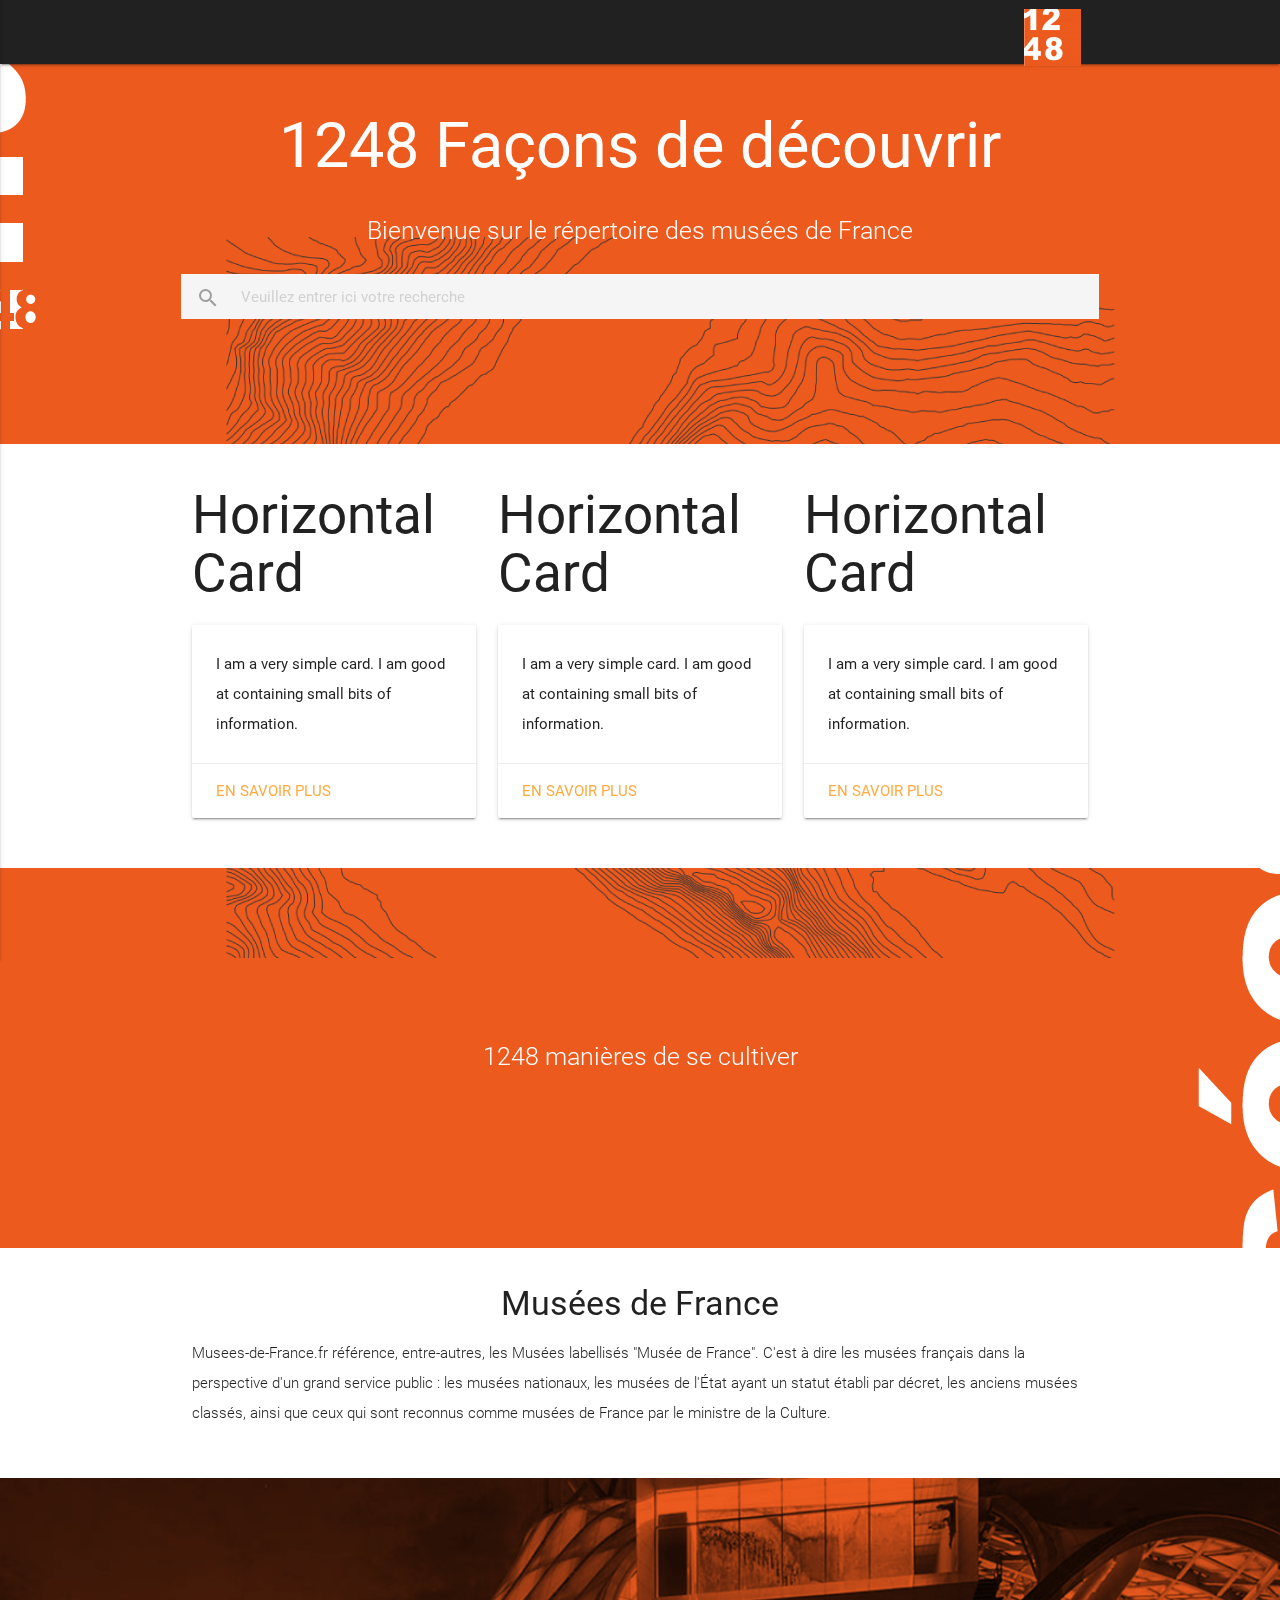
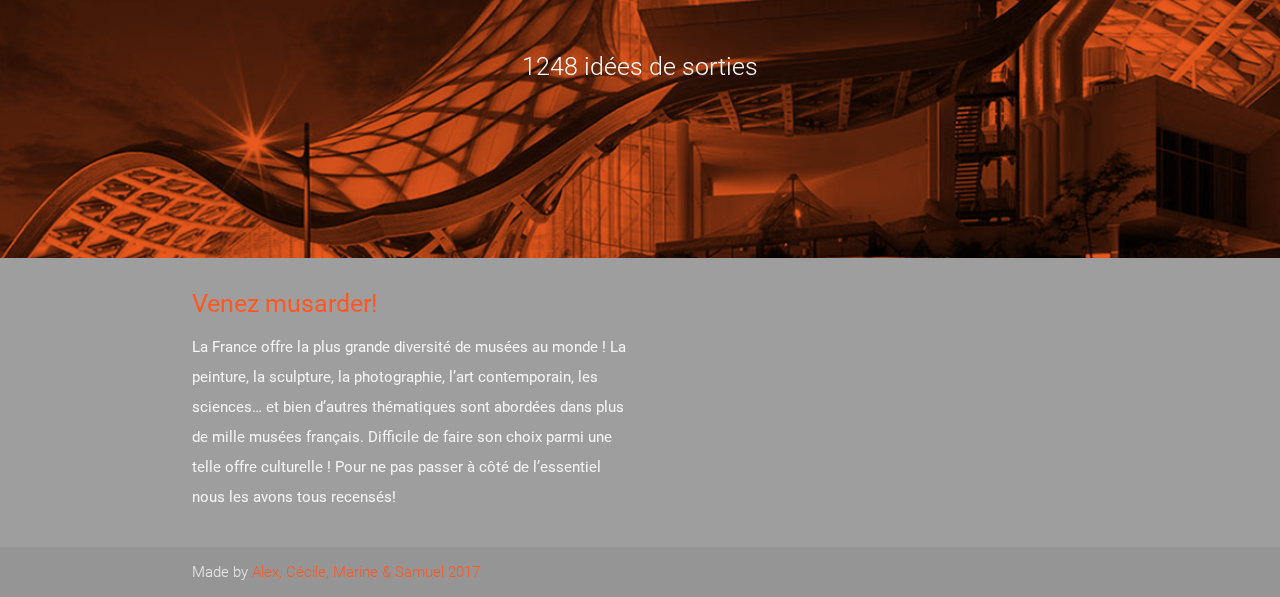
==== index.html @ 5f3dba04 "Commit 1 front" ====
<!DOCTYPE html>
<html lang="en">
<head>
  <meta http-equiv="Content-Type" content="text/html; charset=UTF-8"/>
  <meta name="viewport" content="width=device-width, initial-scale=1"/>
  <title>1248</title>
  
  <link rel="apple-touch-icon-precomposed" sizes="57x57" href="img/apple-touch-icon-57x57.png" />
<link rel="apple-touch-icon-precomposed" sizes="114x114" href="img/apple-touch-icon-114x114.png" />
<link rel="apple-touch-icon-precomposed" sizes="72x72" href="img/apple-touch-icon-72x72.png" />
<link rel="apple-touch-icon-precomposed" sizes="144x144" href="img/apple-touch-icon-144x144.png" />
<link rel="apple-touch-icon-precomposed" sizes="120x120" href="img/apple-touch-icon-120x120.png" />
<link rel="apple-touch-icon-precomposed" sizes="152x152" href="img/apple-touch-icon-152x152.png" />
<link rel="icon" type="image/png" href="img/favicon-32x32.png" sizes="32x32" />
<link rel="icon" type="image/png" href="img/favicon-16x16.png" sizes="16x16" />
<meta name="application-name" content="&nbsp;"/>
<meta name="msapplication-TileColor" content="#" />
<meta name="msapplication-TileImage" content="http://mstile-144x144.png" />

  <!-- CSS  -->
  <link href="https://fonts.googleapis.com/icon?family=Material+Icons" rel="stylesheet">
  <link href="css/materialize.css" type="text/css" rel="stylesheet" media="screen,projection"/>
  <link href="css/style.css" type="text/css" rel="stylesheet" media="screen,projection"/>
</head>
<body>
  <nav class="grey darken-4" role="navigation">
    <div class="nav-wrapper container">
      <a id="logo-container"  class="brand-logo logo right"><img src ="logo.png" alt="Ceci est un logo"> </a>
     

      <ul id="nav-mobile" class="side-nav">
        <li><a href="#">Navbar Link</a></li>
      </ul>
      <a href="#" data-activates="nav-mobile" class="button-collapse burger"><i class="material-icons">menu</i></a>
    </div>
  </nav>

  <div id="index-banner" class="parallax-container ">
    <div class="section no-pad-bot">
      <div class="container">
        <br><br>
        <h1 class="header center teal-text one">1248 Façons de découvrir</h1>
        <div class="row center">
          <h5 class="header col s12 light">Bienvenue sur le répertoire des musées de France</h5>
        </div>
        
             <div class="row center">
              <div class="nav-wrapper">
      <form>
        <div class="input-field">
          <input id="search" type="search" placeholder="Veuillez entrer ici votre recherche"  required>
          <label class="label-icon" for="search"><i class="material-icons">search</i></label>
          <i class="material-icons cross">close</i>
        </div>
      </form>
    </div>
        </div>
        
        <br><br>

      </div>
    </div>
    <div class="parallax"><img src="background1.png" alt="Unsplashed background img 1"></div>
  </div>


  <div class="container result">
    <div class="section">

      <!--   Icon Section   -->
      <div class="row">
  <div class="col s12 m4 l4 xl4">
    <h2 class="hc">Horizontal Card</h2>
    <div class="card horizontal">
      <div class="card-stacked hoverable">
        <div class="card-content">
          <p>I am a very simple card. I am good at containing small bits of information.</p>
        </div>
        <div class="card-action">
          <a href="#">En savoir plus</a>
        </div>
      </div>
    </div>
  </div>

         <div class="col s12 m4 l4 xl4">
    <h2 class="hc">Horizontal Card</h2>
    <div class="card horizontal">
      <div class="card-stacked hoverable">
        <div class="card-content">
          <p>I am a very simple card. I am good at containing small bits of information.</p>
        </div>
        <div class="card-action">
          <a href="#">En savoir plus</a>
        </div>
      </div>
    </div>
  </div>

       <div class="col s12 m4 l4 xl4">
    <h2 class="hc">Horizontal Card</h2>
    <div class="card horizontal">
      <div class="card-stacked hoverable">
        <div class="card-content">
          <p>I am a very simple card. I am good at containing small bits of information.</p>
        </div>
        <div class="card-action">
          <a href="#">En savoir plus</a>
        </div>
      </div>
    </div>
  </div>
      </div>

    </div>
  </div>


  <div class="parallax-container valign-wrapper">
    <div class="section no-pad-bot">
      <div class="container">
        <div class="row center">
          <h5 class="header col s12 light">1248 manières de se cultiver</h5>
        </div>
      </div>
    </div>
    <div class="parallax"><img src="background2.png" alt="Unsplashed background img 2"></div>
  </div>

  <div class="container">
    <div class="section">

      <div class="row">
        <div class="col s12 center">
          <h3><i class="mdi-content-send brown-text"></i></h3>
          <h4>Musées de France</h4>
          <p class="left-align light">Musees-de-France.fr référence, entre-autres, les Musées labellisés "Musée de France". C'est à dire les musées français dans la perspective d'un grand service public : les musées nationaux, les musées de l'État ayant un statut établi par décret, les anciens musées classés, ainsi que ceux qui sont reconnus comme musées de France par le ministre de la Culture.</p>
        </div>
      </div>

    </div>
  </div>


  <div class="parallax-container valign-wrapper">
    <div class="section no-pad-bot">
      <div class="container">
        <div class="row center">
          <h5 class="header col s12 light">1248 idées de sorties</h5>
        </div>
      </div>
    </div>
    <div class="parallax"><img src="background3.png" alt="Musées Pompidou à Metz"></div>
  </div>

  <footer class="page-footer footer ">
    <div class="container">
      <div class="row">
        <div class="col l6 s12">
          <h5 class="deep-orange-text">Venez musarder!</h5>
          <p class="grey-text text-lighten-4">La France offre la plus grande diversité de musées au monde !  La peinture, la sculpture, la photographie, l’art contemporain, les sciences… et bien d’autres thématiques sont abordées dans plus de mille musées français. Difficile de faire son choix parmi une telle offre culturelle ! Pour ne pas passer à côté de l’essentiel nous les avons tous recensés!</p>


        </div>
       <a href="#" class="go-top">Go Top</a>
      </div>
    </div>
    <div class="footer-copyright">
      <div class="container">
      Made by <a class="deep-orange-text accent-4" href="http://materializecss.com">Alex, Cécile, Marine &amp; Samuel 2017</a>
      </div>
    </div>
  </footer>


  <!--  Scripts-->
  <script src="https://code.jquery.com/jquery-2.1.1.min.js"></script>
  <script src="js/materialize.js"></script>
  <script src="js/init.js"></script>
    <script>
    $(document).ready(function() {
			// Show or hide the sticky footer button
			$(window).scroll(function() {
				if ($(this).scrollTop() > 200) {
					$('.go-top').fadeIn(200);
				} else {
					$('.go-top').fadeOut(200);
				}
			});
			
			// Animate the scroll to top
			$('.go-top').click(function(event) {
				event.preventDefault();
				
				$('html, body').animate({scrollTop: 0}, 300);
			})
		});
    </script>
  </body>
</html>
---- css/style.css ----
h1,
.header,
.one
{
    color: white !important;
}

nav ul a,
nav .brand-logo {
  color: #ff5722;
}

.logo{
    font-family: 'arial';
    font-weight: bold;
    font-size: 3em;
    
}

p {
  line-height: 2rem;
}

.button-collapse {
  color: #26a69a;
}

.parallax-container {
  min-height: 380px;
  line-height: 0;
  height: auto;
  color: rgba(255,255,255,.9);
}
  .parallax-container .section {
    width: 100%;
  }

@media only screen and (max-width : 992px) {
  .parallax-container .section {
    position: absolute;
    top: 40%;
  }
  #index-banner .section {
    top: 10%;
  }
}

@media only screen and (max-width : 600px) {
  #index-banner .section {
    top: 0;
  }
}

.icon-block {
  padding: 0 15px;
}
.icon-block .material-icons {
  font-size: inherit;
}

footer.page-footer {
  margin: 0;
}

#search{
    background-color: #f5f5f5;
    border-bottom: none;
    box-shadow: none;
}

.cross{
    top: 17% !important;
}

.footer{
    background-color:#9e9e9e; 
}

.burger{
    color: white;
}

.logo{
        margin-top: 1%;
}

.hc{
    color: #212121;
}

.go-top {
	position: fixed;
	bottom: 0;
	right: 0;
	text-decoration: none;
	color: red;
	background-color: blue;
	font-size: 12px;
	padding: 1em;
	display: none;
}

.go-top:hover {
	background-color: rgba(0, 0, 0, 0.6);
}
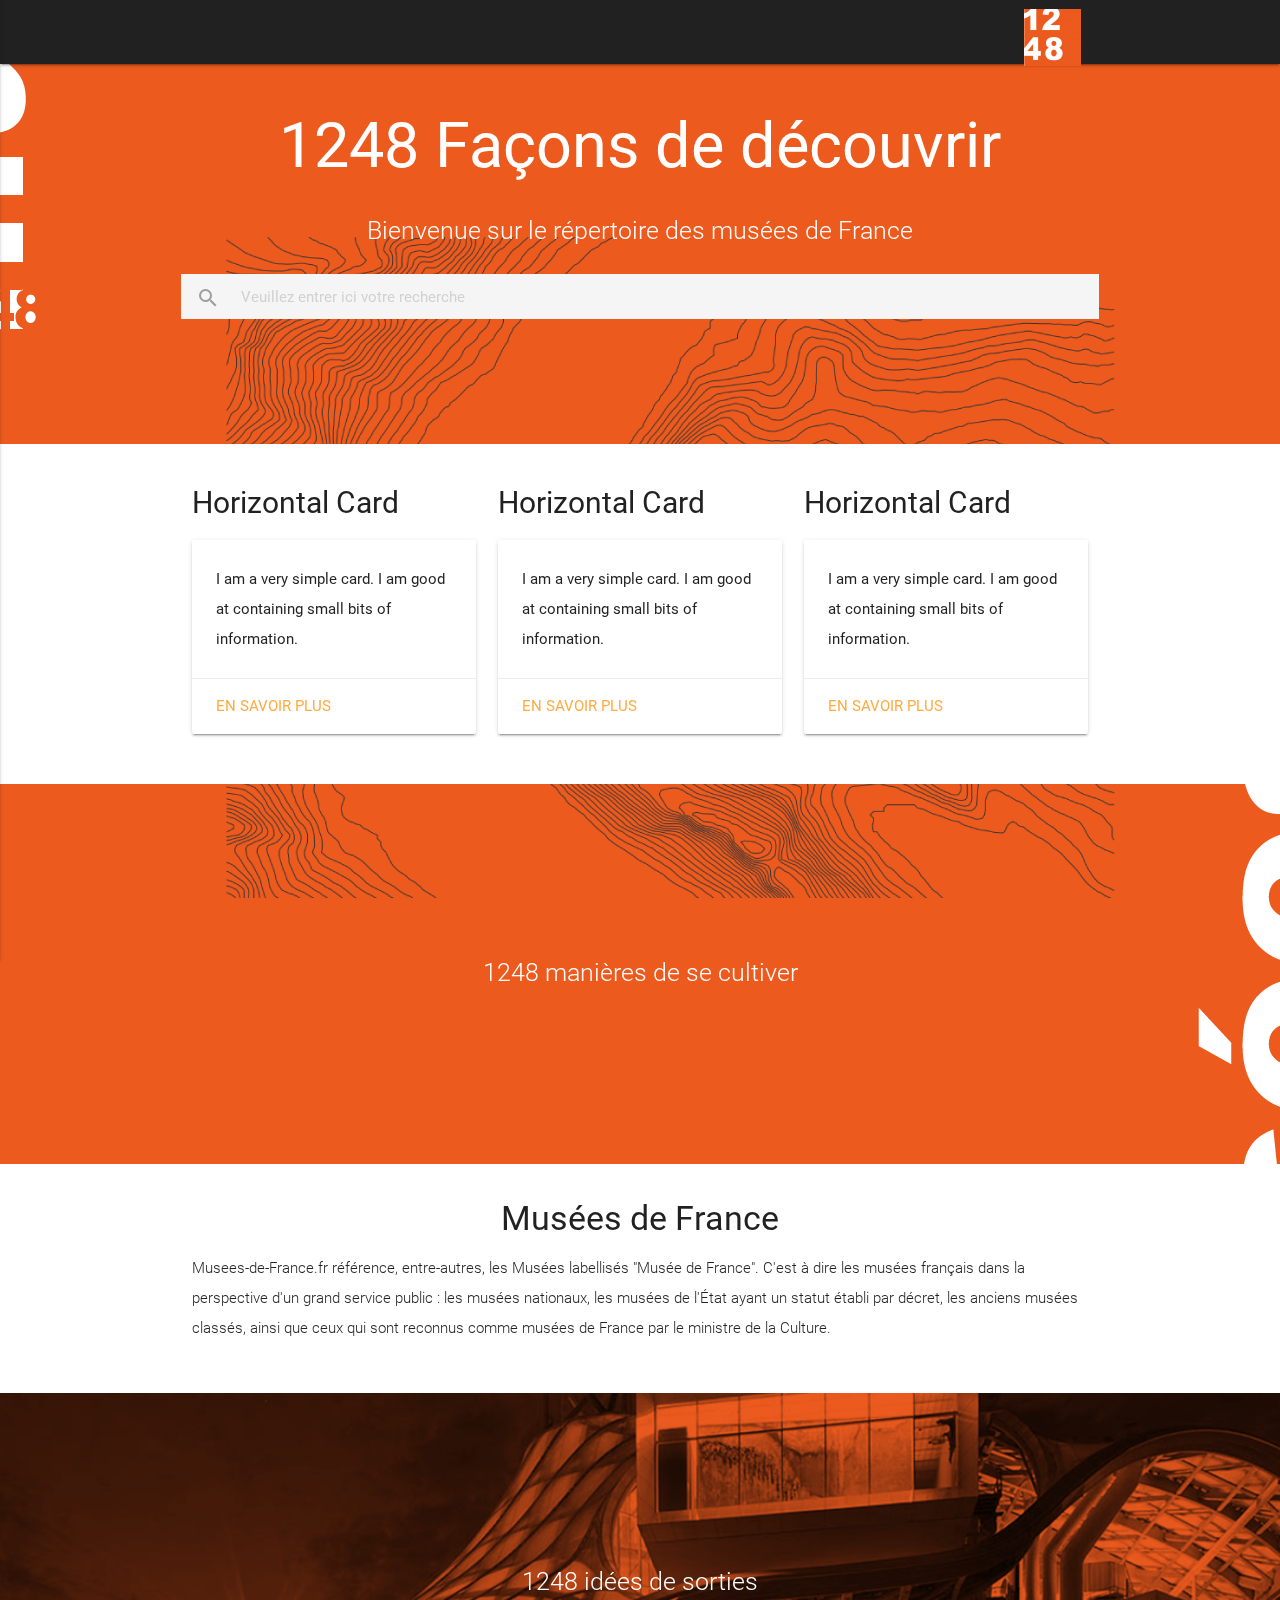
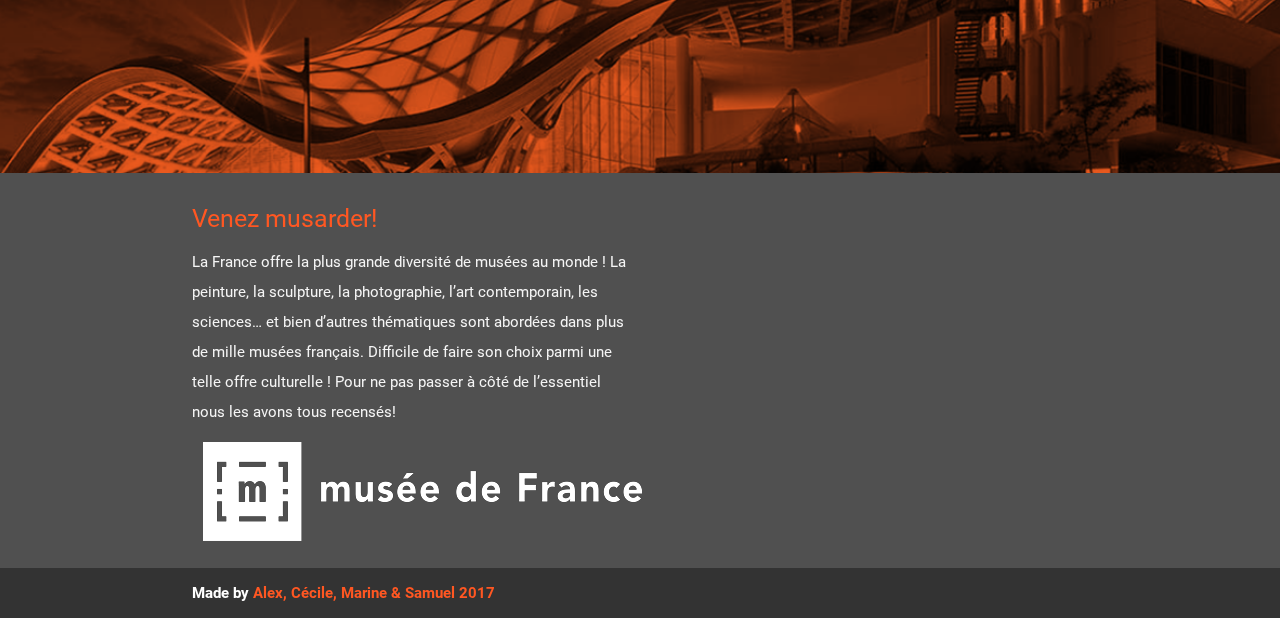
==== commit 00e3ed07: "mise en commun back/front" ====
--- a/index.html
+++ b/index.html
@@ -159,13 +159,18 @@
         <div class="col l6 s12">
           <h5 class="deep-orange-text">Venez musarder!</h5>
           <p class="grey-text text-lighten-4">La France offre la plus grande diversité de musées au monde !  La peinture, la sculpture, la photographie, l’art contemporain, les sciences… et bien d’autres thématiques sont abordées dans plus de mille musées français. Difficile de faire son choix parmi une telle offre culturelle ! Pour ne pas passer à côté de l’essentiel nous les avons tous recensés!</p>
-
-
-        </div>
-       <a href="#" class="go-top">Go Top</a>
-      </div>
-    </div>
-    <div class="footer-copyright">
+          
+            <div class="col l6 s12">
+                <img src="img/logoMuseeDeFrance.png"/>
+            </div>
+          
+
+
+        </div>
+       <a href="#" class="go-top">Top</a>
+      </div>
+    </div>
+    <div class="footer-copyright end">
       <div class="container">
       Made by <a class="deep-orange-text accent-4" href="http://materializecss.com">Alex, Cécile, Marine &amp; Samuel 2017</a>
       </div>
--- a/css/style.css
+++ b/css/style.css
@@ -43,12 +43,29 @@
   #index-banner .section {
     top: 10%;
   }
+
+    #index-banner{
+        min-height: 400px;
+    }
+    #search{
+        padding-top: 5px;
+    }
+
 }
 
 @media only screen and (max-width : 600px) {
   #index-banner .section {
     top: 0;
   }
+
+    #index-banner{
+        min-height: 400px;
+    }
+    
+    #search{
+        padding-top: 5px;
+    }
+
 }
 
 .icon-block {
@@ -73,7 +90,11 @@
 }
 
 .footer{
+
     background-color:#9e9e9e; 
+
+    background-color:#505050; 
+
 }
 
 .burger{
@@ -86,15 +107,24 @@
 
 .hc{
     color: #212121;
+    font-size: 2rem;
 }
+
+
+
 
 .go-top {
 	position: fixed;
 	bottom: 0;
 	right: 0;
 	text-decoration: none;
+
 	color: red;
 	background-color: blue;
+
+	color: white;
+	background-color: #ff5722;
+
 	font-size: 12px;
 	padding: 1em;
 	display: none;
@@ -102,4 +132,36 @@
 
 .go-top:hover {
 	background-color: rgba(0, 0, 0, 0.6);
-}+
+}
+
+#map {
+    height: 20em;
+    width: 40em;
+    border-radius: 70px 70px 70px 70px  ;
+}
+
+    color: #ff5722;
+}
+
+h5 {
+    font-size: 32px;
+}
+
+.page-footer .footer-copyright {
+    color: rgba(255, 255, 255, 1);
+    background-color: rgba(51, 51, 51, 1);
+    font-weight: bold;
+}
+
+@media only screen and (min-device-width : 320px) and (max-device-width : 568px) {
+    #index-banner{
+            min-height: 470px;
+    }
+    
+    #search{
+        padding-top: 5px;
+    }
+    
+}
+
